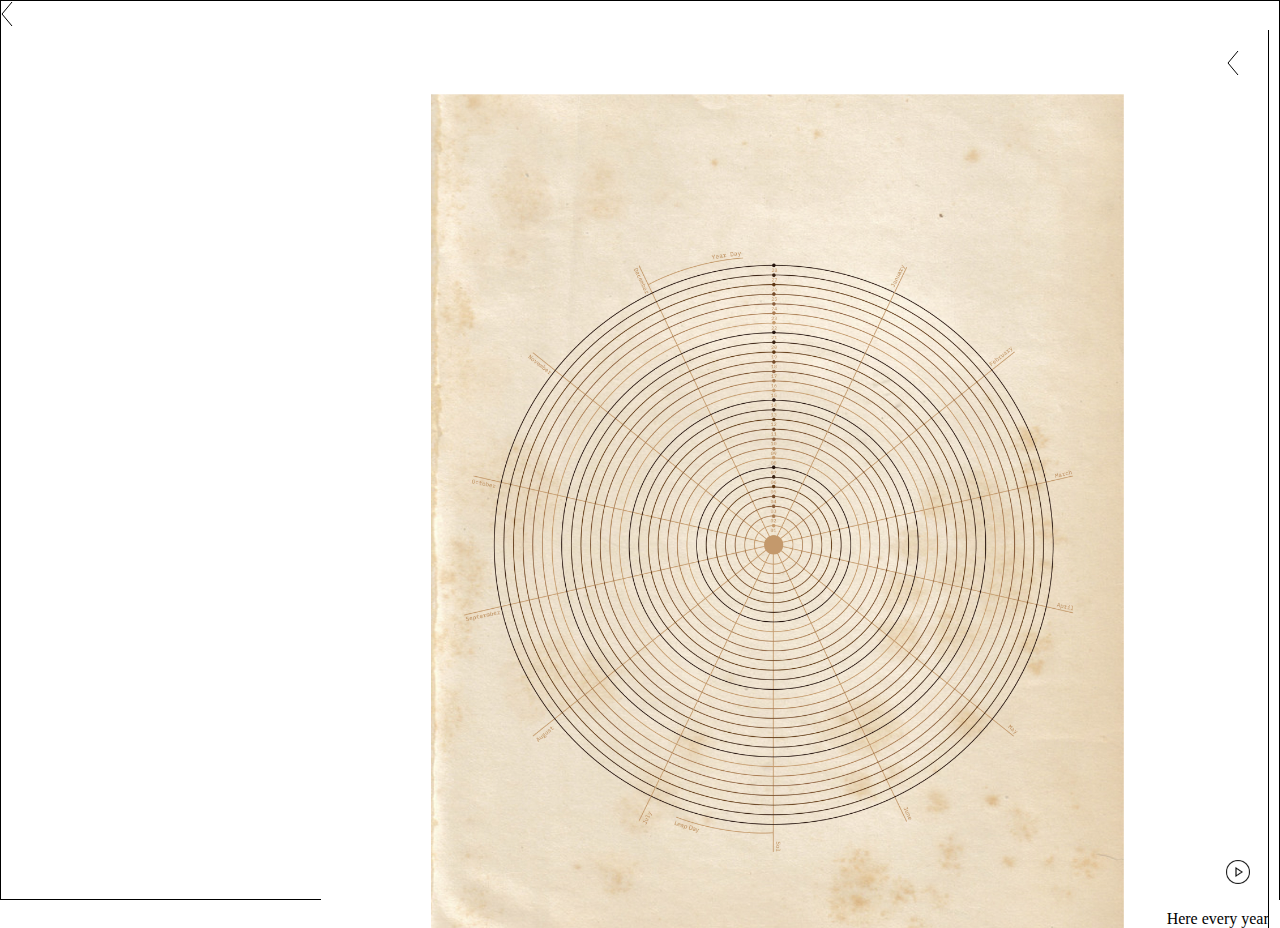
==== fixed.html @ 1b96c5e7 "init" ====
<!-- for adding breaks on desktop -->
<!-- <span class="desktopBreak"><br /><br /></span> -->

<!DOCTYPE html>
<!--[if lt IE 7]>      <html class="no-js lt-ie9 lt-ie8 lt-ie7"> <![endif]-->
<!--[if IE 7]>         <html class="no-js lt-ie9 lt-ie8"> <![endif]-->
<!--[if IE 8]>         <html class="no-js lt-ie9"> <![endif]-->
<!--[if gt IE 8]><!-->

<html class="no-js">
  <!--<![endif]-->
  <head>
    <meta charset="utf-8" />
    <meta http-equiv="X-UA-Compatible" content="IE=edge" />
    <title>Calendar Collective</title>
    <meta
      name="description"
      content="Calendar Collective is a living archive of alternate calendars."
    />
    <meta name="viewport" content="width=device-width, initial-scale=1" />
    
    <link rel="stylesheet" href="reset.css" />
    <!-- <link
      rel="stylesheet"
      href="https://maxcdn.bootstrapcdn.com/bootstrap/3.3.6/css/bootstrap.min.css"
    /> -->

    <link
      rel="stylesheet"
      media="screen and (min-width: 0px) and (max-width: 1000px)"
      href="mobile.css"
    />
    <link
      rel="stylesheet"
      media="screen and (min-width: 1001px)"
      href="style.css"
    />
    <!-- <link rel="stylesheet" href="style.css"> -->
  </head>

  <body>
    <!--[if lt IE 7]>
      <p class="browsehappy">
        You are using an <strong>outdated</strong> browser. Please
        <a href="#">upgrade your browser</a> to improve your experience.
      </p>
    <![endif]-->
    

    <!-- CONTAINER START -->
    <div id="container">

      <img src="images/play.png" id="play" class="overlaying" />

      <div id="videoOverlay">
        <div>
          <iframe
            src="https://player.vimeo.com/video/416958924"
            width="1254"
            height="706"
            frameborder="0"
            allow="autoplay; fullscreen"
            allowfullscreen
          ></iframe>
          <p>Project by <a href="#">Kalyani Tupkary</a>. Website built by <a href="#">Jon Packles</a>.</p>
        </div>
      </div>

        <img id="backArrow"  src="images/arrow.svg" />


      <!-- RIGHT COLUMN START -->
      <div id="rightColumn">

        
        

        <!-- FIXED -->
        <div class="calendar">
          <img class="arrowLeft" src="images/arrow.svg" />

          <div class="overview">
            <img src="images/calendars/Fixed.jpg" alt="Moon" />

            <div class="txtContainer" id="testtext">
              <p>
                Here every year is the same - with 13 months of 28 days each.
                Every date is fixed to the same weekday. So, the 17th is always
                a Tuesday. <br /><br />
                <span class="voicemailPlay">Listen to the Voicemail</span
                ><audio
                  onended="audioEnded(this)"
                  src="audio/Fixed_Natalie.m4a"
                ></audio>
                <span class="expand"><br /><br />More →</span>
              </p>

              <!-- <p class="listen">Listen to the voicemail</p> -->
            </div>
          </div>

          <div class="scrollableContent show">
            

            <div class="infoText">
              <p>
                In a scalding-hot argument against the 12-month calendar, a
                September 1927 issue of The Outlook proclaimed: 'A month is a
                wholly irrational division of time. It has no relation to
                anything in astronomy, or human experience. It is an inaccurate
                and varying measure of time that is a constant annoyance in
                business and a misleading unit in science. It has no religious
                significance. A month is nothing but just a bad habit.'
                <br /><br /> 
                The International Fixed Calendar is a
                <a
                  href="https://en.wikipedia.org/wiki/Solar_calendar"
                  target="”_blank”"
                  >solar calendar</a
                >
                with 13 months of 28 days each. It is a
                <a
                  href="https://en.wikipedia.org/wiki/Perennial_calendar"
                  target="”_blank”"
                  >perennial calendar</a
                >
                as every date is fixed to the same weekday every year. Momentum
                behind the International Fixed Calendar, a 13-month calendar
                with 28 days in each month and a leftover day at the end of each
                year (it also followed the Gregorian rules with regards to Leap
                Years), was never stronger than in the late 1920s. Similar to
                Auguste Comte's
                <a
                  href="https://en.wikipedia.org/wiki/Positivist_calendar"
                  targer="_blank"
                  >positivist calendar</a
                >
                (created in 1849), this particular 13-month invention came from
                the mind of Moses Cotsworth, a North Eastern Railway advisor
                bothered by inexplicably varying monthly earnings over the
                traditional 12-month period. In 1902, driven by a desire to
                simplify the ‘irrational calendar’ Moses B Cotsworth presented a
                solar calendar for calendar reform. His solar calendar had 13
                months of 28 days each. Every date was fixed to the same weekday
                every year. Every week starts with a Sunday and ends with a
                Saturday. Cotsworth's plan quickly gained popularity among
                businessmen, especially in transportation and logistics. His
                biggest ally, however, was photography pioneer and Kodak
                founder, George Eastman. Impressed by the symmetry of this
                hyper-rational calendar, George Eastman adopted it for use in
                his Eastman Kodak Company 1928 to 1989 while the rest of the
                world followed the Gregorian calendar.
              </p>
            </div>

            <img src="images/calendars/Fixed_01.jpg" alt="" />
            <img src="images/calendars/Fixed 02.png" alt="" />
            <img src="images/calendars/Fixed_03.png" alt="" />
            <img src="images/calendars/Fixed 04.jpg" alt="" />

            <div class= "infoText">
              <ul class = "references">
                <li>Image 1: The 13-month calendar as used by Kodak in 1928 and 1989. Courtesy the George Eastman House</li>
                <li>Image 2, 3: A 1927 issue of "The Outlook" compares the Gregorian calendar to the International Fixed Calendar. Courtesy George Eastman House</li>
                <li>Image 3: Col. Henry Stimson (left) holds the report of the National Committee on Calendar Simplification while standing next to George Eastman on August 14, 1929. AP, George Eastman House</li>
                <li>Reference: Byrnes2014, Mark. “The Death and Life of the 13-Month Calendar.” Bloomberg.com. Bloomberg. Accessed December 6, 2020.
https://www.bloomberg.com/news/articles/2014-12-11/the-death-and-life-of-the-13-month-calendar.</li>
              </ul>
              
            </div>


          </div>
        </div>
        <!-- /FIXED -->



      </div> <!-- RIGHT COLUMN END -->


    </div> <!-- CONTAINER END -->

   

    <script src="https://cdnjs.cloudflare.com/ajax/libs/jquery/3.5.1/jquery.min.js"></script>
    <!-- <script src='https://cdnjs.cloudflare.com/ajax/libs/snap.svg/0.5.1/snap.svg-min.js'></script> -->

    <script>
      if (screen && screen.width > 1000) {
        document.write(
          '<script type="text/javascript" src="main.js"><\/script>'
        );
      } else {
        document.write(
          '<script type="text/javascript" src="mobile.js"><\/script>'
            
        );
      }
    </script>
  </body>
</html>
---- mobile.css ----
body {

    font-family: IBM Plex Mono;
    cursor: url('cursor.png');
   
    
}



::-webkit-scrollbar {
    width: 0px;  
    background: transparent;  /* Optional: just make scrollbar invisible */
}
#container {
    border: 1px solid black;
    /* height:100vh; */
    box-sizing: border-box;
    -moz-box-sizing: border-box;
    -webkit-box-sizing: border-box;
}

/* COLUMNS */

#leftColumn {
 
    /* display: inline-block; */
   
    box-sizing: border-box;
    -moz-box-sizing: border-box;
    -webkit-box-sizing: border-box;
    
    
}

#rightColumn {
    position: relative;
    width: 100%;

}

/* .scrollableContent p {
    margin: 16px 16px;
} */



/* LEFT COLUMN CONTENTS */

.infoSection h3 {

    font-family: IBM Plex Mono SemiBold;
    font-size: 17pt;
    padding: 0 0 0 10%;
    

}

p {
    font-size: 12pt;
}

.infoSection {

    cursor: pointer;
    display: flex;
    align-items: center;
    height: 19vh;
    border-bottom: 1px solid black;
    box-sizing: border-box;
    -moz-box-sizing: border-box;
    -webkit-box-sizing: border-box;
    -webkit-touch-callout: none; /* iOS Safari */
    -webkit-user-select: none; /* Safari */
     -khtml-user-select: none; /* Konqueror HTML */
       -moz-user-select: none; /* Old versions of Firefox */
        -ms-user-select: none; /* Internet Explorer/Edge */
            user-select: none; /* Non-prefixed version, currently
                                  supported by Chrome, Edge, Opera and Firefox */

}

.callTop {
    display:none;
}

.callBottom {
    border-left:1px solid black;
    border-right: 1px solid black;
}



.moreInfo {
   
    display: flex;
    align-items: center;
    padding:60px 8% ;
    line-height: 1.4;
    border-bottom: 1px solid black;
    box-sizing: border-box;
    -moz-box-sizing: border-box;
    -webkit-box-sizing: border-box;
    display: none;

}
p {
    margin-bottom:0px;
}




.arrowLeft {
    position: absolute;
    right: 40px;
    top:20px;
    cursor:pointer;
    display: none;
}

.arrowRight {
    position: absolute;
    left:0px;
    top:20px;
    cursor: pointer;
    display:none;
}

.calendar {
    /* display: flex; */
    position: relative;
    width:100%;
     border-bottom: 1px solid black;

    box-sizing: border-box;
    -moz-box-sizing: border-box;
    -webkit-box-sizing: border-box;
    
}

.overview {

    background-color: white;
    padding:16px;

   
}

.overview img {
     /* max-height:100%; */
    width:100%;
    height: auto;
  
}

.overview > .txtContainer {
    margin: 16px 0;
     
}



.txtContainer p {
    /* posi tion: absolute;
    bottom:0; */
    margin-top:auto;
    width:inherit;
    /* transform: translateY(-100%); */
  

}


#play {
    position: fixed;
    bottom:16px;
    right:30px;
    width: 24px;
    z-index:2000;
    cursor: pointer;
}

#close {
    position: fixed;
    bottom:16px;
    right:30px;
    width: 24px;
    z-index:3000;
    cursor: pointer;
}

#videoOverlay {
    display: none;
    position: fixed;
    width: 100vw;
    height: 100vh;
    background-color:RGBA(0,0,0,0.95);
    z-index:1200;
    overflow: hidden;

    
}

#videoOverlay div {
    position: absolute;
    top:50%;
    left: 50%;
    transform: translate(-50%,-50%);
}

#videoOverlay iframe {
    position:relative;
    text-align: center;
  
}

#videoOverlay p {
    margin-top:20px;
    text-align: center;
    font-size: 8pt;
    color:white;
  

  
}



.overview img {
    margin-top:20px;
}

.desktopBreak {
    display:none;
}

#backArrow {
    position: fixed;
    top:16px;
    left:16px;
    z-index:100;
}

/* wavy underlines */

.voicemailPlay {
    border-bottom: 1px solid #000;
    padding-bottom: 2px;
    cursor: pointer;
}


.playing {
  
  padding-bottom: 5px;
  background: url("images/wavy.svg");
  background-repeat: repeat;
  background-position-x: 0%;
  background-position-y: 0%;
  background-size: auto auto;
  background-repeat: repeat-x;
  background-size: 15px 5px; 
  background-position: 2px 19px;
  animation: move 15s linear infinite;
  -webkit-animation: move 15s linear infinite;
  animation-play-state: running;
  text-decoration: none;
  background-color: transparent;
  -webkit-text-decoration-skip: objects;
  cursor: pointer;

  border-bottom: none;
    padding-bottom: 4px;

  
}

@-webkit-keyframes move {
from {
    background-position: 2px 19px;
  }
  to {
    background-position: 500px 19px;
  }
}

@keyframe move {
from {
    background-position: 2px 19px;
  }
  to {
    background-position: 500px 19px;
  }
}

/* /wavy underlines */



#voicemailOverlay {
    color:white;
    display: none;
    position: fixed;
    width: 100vw;
    height: 100vh;
    background-color:RGBA(0,0,0,0.95);
    z-index:1200;
    overflow: hidden;
    z-index: 5000;
    
}

#voicemailOverlay div {
    width: 40%;
    position:absolute;
    left:50%;
    top:50%;
    transform: translate(-50%,-50%);


}

#moreButton {
    position:absolute;
    top:10px;
}



#arrows {
    position: absolute;
    top:50%;
    transform: translateY(-50%);
    left:3px;
    z-index:6000;
    cursor: pointer;
}



.infoContainer {
    /* padding:64px; */
    border:1px solid red;
    height: 100%;
  
}



.scrollableContent {
    padding:16px;
    display:none;
}

.show {
    display:block;
}
    .scrollableContent * {
    margin: 20px 0;

    }   

    .scrollableContent img {
        width:100%;
        height:auto;
        
    }

    .scrollableContent a {
        color:black;
        text-decoration: underline;
    }

    .expand{
        
        border-bottom: 1px solid #000;
        
       
    }






@media (min-width: 992px) {
  .container-scroll > .row {
    overflow-x: auto;
    white-space: nowrap;
  }
  .container-scroll > .row > .col-md-4 {
    display: inline-block;
    float: none;
  }
}

.container-scroll > .row {
  /* margin-top: 24px; */
  height:100vh;
}
.container-scroll > .row > .col-md-4 {
  font-weight: bold;
  text-align: center;
}
---- style.css ----
body {

    font-family: IBM Plex Mono;
    cursor: url('cursor.png');

}
::-webkit-scrollbar {
    width: 0px;  
    background: transparent;  /* Optional: just make scrollbar invisible */
}
#container {
    border: 1px solid black;
    height:100vh;
    box-sizing: border-box;
    -moz-box-sizing: border-box;
    -webkit-box-sizing: border-box;
}

/* COLUMNS */

#leftColumn {
    position: fixed;
    /* display: inline-block; */
    width: 25%;
    height: 100vh;
    border-right: 1px solid black;
    box-sizing: border-box;
    -moz-box-sizing: border-box;
    -webkit-box-sizing: border-box;
    overflow-y: scroll;
    
    
}

#rightColumn {
    position: relative;
    margin-left:25%;
    width: 75%;
    height:100%;
    
    overflow-x: hidden;
    overflow-y:auto;
}

/* LEFT COLUMN CONTENTS */
.infoSection h3 {

    font-family: IBM Plex Mono SemiBold;
    font-size: 17pt;
    padding: 0 0 0 10%;
    
}

p {
    font-size: 12pt;
}

.ok {
    color:red;
}

.voicemailPlay {
    border-bottom: 1px solid #000;
    padding-bottom: 2px;
    cursor: pointer;
}

/* wavy underlines */

.playing {
  
  padding-bottom: 5px;
  background: url("images/wavy.svg");
  background-repeat: repeat;
  background-position-x: 0%;
  background-position-y: 0%;
  background-size: auto auto;
  background-repeat: repeat-x;
  background-size: 15px 5px; 
  background-position: 2px 19px;
  animation: move 15s linear infinite;
  -webkit-animation: move 15s linear infinite;
  animation-play-state: running;
  text-decoration: none;
  background-color: transparent;
  -webkit-text-decoration-skip: objects;
  cursor: pointer;

  border-bottom: none;
    padding-bottom: 4px;

  
}

@-webkit-keyframes move {
from {
    background-position: 2px 19px;
  }
  to {
    background-position: 500px 19px;
  }
}

@keyframe move {
from {
    background-position: 2px 19px;
  }
  to {
    background-position: 500px 19px;
  }
}

/* /wavy underlines */

.infoSection {
    cursor: pointer;
    display: flex;
    align-items: center;
    height: 19vh;
    border-bottom: 1px solid black;
    box-sizing: border-box;
    -moz-box-sizing: border-box;
    -webkit-box-sizing: border-box;
    -webkit-touch-callout: none; /* iOS Safari */
    -webkit-user-select: none; /* Safari */
     -khtml-user-select: none; /* Konqueror HTML */
       -moz-user-select: none; /* Old versions of Firefox */
        -ms-user-select: none; /* Internet Explorer/Edge */
            user-select: none; /* Non-prefixed version, currently
                                  supported by Chrome, Edge, Opera and Firefox */

}


.moreInfo {
   
    display: flex;
    align-items: center;
    padding:60px 8% ;
    line-height: 1.4;
    border-bottom: 1px solid black;
    box-sizing: border-box;
    -moz-box-sizing: border-box;
    -webkit-box-sizing: border-box;
    display: none;

}
p {
    margin-bottom:0px;
}

.arrowLeft {
    position: absolute;
    right: 40px;
    top:20px;
    cursor:pointer;
}

.arrowRight {
    position: absolute;
    left:0px;
    top:20px;
    cursor: pointer;
}

.calendar {
    display: flex;
    position: relative;
    height:100%;
    width:100%;
     border-bottom: 1px solid black;
    box-sizing: border-box;
    -moz-box-sizing: border-box;
    -webkit-box-sizing: border-box;
    
}

.overview {
    display:flex;
    width:75vw;
    height:100%;
    flex-direction: row;
    flex-wrap: nowrap;
    background-color: white;
    padding:64px 80px;
    justify-content:space-around;
}

.callBottom {
    display:none;
}



@media only screen and (min-width: 1220px){

    .overview img {
    
    max-height:100%;
    
  
    margin-top: auto;
    align-self: left;
    padding-left:30px;

  
    }
    
}

@media only screen and (max-width: 1219px){

    .overview img {
        
    
    width: 100%;
    max-height: 100%;
    margin-top: auto;
    
    align-self: left;
    padding-left:30px;

  
    }
    
}

.overview > .txtContainer {
     margin-left: 43px;
     
}

.txtContainer {
    display:flex;
    flex-direction:column;
    height:100%;
    width:358px;
 
    flex-shrink:3;

   
}

.txtContainer p {

    margin-top:auto;
    width:inherit;

}


#play {
    position: fixed;
    bottom:16px;
    right:30px;
    width: 24px;
    z-index:2000;
    cursor: pointer;
}

#close {
    position: fixed;
    bottom:16px;
    right:30px;
    width: 24px;
    z-index:3000;
    cursor: pointer;
}

#videoOverlay {
    display: none;
    position: fixed;
    width: 100vw;
    height: 100vh;
    background-color:RGBA(0,0,0,0.95);
    z-index:1200;
    overflow: hidden;

    
}

#videoOverlay div {
    position: absolute;
    top:50%;
    left: 50%;
    transform: translate(-50%,-50%);
}

#videoOverlay iframe {
    position:relative;
    text-align: center;
  
}

#videoOverlay p {
    margin-top:20px;
    text-align: center;
    font-size: 8pt;
    color:white;
  

  
}

#videoOverlay a {
    color: white;
}

#voicemailOverlay {
    color:white;
    display: none;
    position: fixed;
    width: 100vw;
    height: 100vh;
    background-color:RGBA(0,0,0,0.95);
    z-index:1200;
    overflow: hidden;
    z-index: 5000;
    
}


#voicemailOverlay div {
    width: 40%;
    position:absolute;
    left:50%;
    top:50%;
    transform: translate(-50%,-50%);


}

#moreButton {
    position:absolute;
    top:10px;
}

#arrows {
    position: absolute;
    top:50%;
    transform: translateY(-50%);
    left:3px;
    z-index:6000;
    cursor: pointer;
}

.scrollableContent {

    position: absolute;
    height: 100%;
    width:75vw;
    display: flex;
    flex-direction: row;
    flex-wrap: nowrap;
    left:74vw;
    background-color: white;
    border-left: 1px solid black;
    overflow-x: scroll;
    padding:64px 80px;
}



.infoContainer {
    padding:64px;
    border:1px solid red;
    height: 100%;
    display: flex;
    justify-content:left;
   
}



.scrollableContent img {
    
    
    max-height:100%;
    width: auto;
    align-self: flex-start;
  

   
}

.infoText p{
    width:860px;
    columns:2;
    column-fill: auto;
    column-gap:43px;
}

.infoText ul {
    width:430px;
    margin-right:100px
}


.ref {
    font-size: 11pt;
}

p a {
  color: black;
  text-decoration: underline;  
}

p a:hover {
    color:black;
}


#leaveVoicemail {
    border-bottom: 1px solid #000;
    padding-bottom: 2px;
    cursor: pointer;
}

.references a {
    color:black;
    text-decoration: underline;
}

.references li {
    margin: 0 0 14px 0;
    /* border-top:1px solid black; */
}



.scrollableContent > * {
    margin-left:43px;

}

.infoText p {
    height:100%;
}




.scrollableContent {
    height:100%;
}

.expand {
    display:none;
}



.scrollableContent .infoText:first-of-type {
    /* color:red; */
    margin-left:0px;
}

.scrollableContent img:last-child {
    padding-right:43px;
}

@media (min-width: 992px) {
  .container-scroll > .row {
    overflow-x: auto;
    white-space: nowrap;
  }
  .container-scroll > .row > .col-md-4 {
    display: inline-block;
    float: none;
  }
}

.container-scroll > .row {
  height:100vh;
}
.container-scroll > .row > .col-md-4 {
  font-weight: bold;
  text-align: center;
}
---- style.css ----
body {

    font-family: IBM Plex Mono;
    cursor: url('cursor.png');

}
::-webkit-scrollbar {
    width: 0px;  
    background: transparent;  /* Optional: just make scrollbar invisible */
}
#container {
    border: 1px solid black;
    height:100vh;
    box-sizing: border-box;
    -moz-box-sizing: border-box;
    -webkit-box-sizing: border-box;
}

/* COLUMNS */

#leftColumn {
    position: fixed;
    /* display: inline-block; */
    width: 25%;
    height: 100vh;
    border-right: 1px solid black;
    box-sizing: border-box;
    -moz-box-sizing: border-box;
    -webkit-box-sizing: border-box;
    overflow-y: scroll;
    
    
}

#rightColumn {
    position: relative;
    margin-left:25%;
    width: 75%;
    height:100%;
    
    overflow-x: hidden;
    overflow-y:auto;
}

/* LEFT COLUMN CONTENTS */
.infoSection h3 {

    font-family: IBM Plex Mono SemiBold;
    font-size: 17pt;
    padding: 0 0 0 10%;
    
}

p {
    font-size: 12pt;
}

.ok {
    color:red;
}

.voicemailPlay {
    border-bottom: 1px solid #000;
    padding-bottom: 2px;
    cursor: pointer;
}

/* wavy underlines */

.playing {
  
  padding-bottom: 5px;
  background: url("images/wavy.svg");
  background-repeat: repeat;
  background-position-x: 0%;
  background-position-y: 0%;
  background-size: auto auto;
  background-repeat: repeat-x;
  background-size: 15px 5px; 
  background-position: 2px 19px;
  animation: move 15s linear infinite;
  -webkit-animation: move 15s linear infinite;
  animation-play-state: running;
  text-decoration: none;
  background-color: transparent;
  -webkit-text-decoration-skip: objects;
  cursor: pointer;

  border-bottom: none;
    padding-bottom: 4px;

  
}

@-webkit-keyframes move {
from {
    background-position: 2px 19px;
  }
  to {
    background-position: 500px 19px;
  }
}

@keyframe move {
from {
    background-position: 2px 19px;
  }
  to {
    background-position: 500px 19px;
  }
}

/* /wavy underlines */

.infoSection {
    cursor: pointer;
    display: flex;
    align-items: center;
    height: 19vh;
    border-bottom: 1px solid black;
    box-sizing: border-box;
    -moz-box-sizing: border-box;
    -webkit-box-sizing: border-box;
    -webkit-touch-callout: none; /* iOS Safari */
    -webkit-user-select: none; /* Safari */
     -khtml-user-select: none; /* Konqueror HTML */
       -moz-user-select: none; /* Old versions of Firefox */
        -ms-user-select: none; /* Internet Explorer/Edge */
            user-select: none; /* Non-prefixed version, currently
                                  supported by Chrome, Edge, Opera and Firefox */

}


.moreInfo {
   
    display: flex;
    align-items: center;
    padding:60px 8% ;
    line-height: 1.4;
    border-bottom: 1px solid black;
    box-sizing: border-box;
    -moz-box-sizing: border-box;
    -webkit-box-sizing: border-box;
    display: none;

}
p {
    margin-bottom:0px;
}

.arrowLeft {
    position: absolute;
    right: 40px;
    top:20px;
    cursor:pointer;
}

.arrowRight {
    position: absolute;
    left:0px;
    top:20px;
    cursor: pointer;
}

.calendar {
    display: flex;
    position: relative;
    height:100%;
    width:100%;
     border-bottom: 1px solid black;
    box-sizing: border-box;
    -moz-box-sizing: border-box;
    -webkit-box-sizing: border-box;
    
}

.overview {
    display:flex;
    width:75vw;
    height:100%;
    flex-direction: row;
    flex-wrap: nowrap;
    background-color: white;
    padding:64px 80px;
    justify-content:space-around;
}

.callBottom {
    display:none;
}



@media only screen and (min-width: 1220px){

    .overview img {
    
    max-height:100%;
    
  
    margin-top: auto;
    align-self: left;
    padding-left:30px;

  
    }
    
}

@media only screen and (max-width: 1219px){

    .overview img {
        
    
    width: 100%;
    max-height: 100%;
    margin-top: auto;
    
    align-self: left;
    padding-left:30px;

  
    }
    
}

.overview > .txtContainer {
     margin-left: 43px;
     
}

.txtContainer {
    display:flex;
    flex-direction:column;
    height:100%;
    width:358px;
 
    flex-shrink:3;

   
}

.txtContainer p {

    margin-top:auto;
    width:inherit;

}


#play {
    position: fixed;
    bottom:16px;
    right:30px;
    width: 24px;
    z-index:2000;
    cursor: pointer;
}

#close {
    position: fixed;
    bottom:16px;
    right:30px;
    width: 24px;
    z-index:3000;
    cursor: pointer;
}

#videoOverlay {
    display: none;
    position: fixed;
    width: 100vw;
    height: 100vh;
    background-color:RGBA(0,0,0,0.95);
    z-index:1200;
    overflow: hidden;

    
}

#videoOverlay div {
    position: absolute;
    top:50%;
    left: 50%;
    transform: translate(-50%,-50%);
}

#videoOverlay iframe {
    position:relative;
    text-align: center;
  
}

#videoOverlay p {
    margin-top:20px;
    text-align: center;
    font-size: 8pt;
    color:white;
  

  
}

#videoOverlay a {
    color: white;
}

#voicemailOverlay {
    color:white;
    display: none;
    position: fixed;
    width: 100vw;
    height: 100vh;
    background-color:RGBA(0,0,0,0.95);
    z-index:1200;
    overflow: hidden;
    z-index: 5000;
    
}


#voicemailOverlay div {
    width: 40%;
    position:absolute;
    left:50%;
    top:50%;
    transform: translate(-50%,-50%);


}

#moreButton {
    position:absolute;
    top:10px;
}

#arrows {
    position: absolute;
    top:50%;
    transform: translateY(-50%);
    left:3px;
    z-index:6000;
    cursor: pointer;
}

.scrollableContent {

    position: absolute;
    height: 100%;
    width:75vw;
    display: flex;
    flex-direction: row;
    flex-wrap: nowrap;
    left:74vw;
    background-color: white;
    border-left: 1px solid black;
    overflow-x: scroll;
    padding:64px 80px;
}



.infoContainer {
    padding:64px;
    border:1px solid red;
    height: 100%;
    display: flex;
    justify-content:left;
   
}



.scrollableContent img {
    
    
    max-height:100%;
    width: auto;
    align-self: flex-start;
  

   
}

.infoText p{
    width:860px;
    columns:2;
    column-fill: auto;
    column-gap:43px;
}

.infoText ul {
    width:430px;
    margin-right:100px
}


.ref {
    font-size: 11pt;
}

p a {
  color: black;
  text-decoration: underline;  
}

p a:hover {
    color:black;
}


#leaveVoicemail {
    border-bottom: 1px solid #000;
    padding-bottom: 2px;
    cursor: pointer;
}

.references a {
    color:black;
    text-decoration: underline;
}

.references li {
    margin: 0 0 14px 0;
    /* border-top:1px solid black; */
}



.scrollableContent > * {
    margin-left:43px;

}

.infoText p {
    height:100%;
}




.scrollableContent {
    height:100%;
}

.expand {
    display:none;
}



.scrollableContent .infoText:first-of-type {
    /* color:red; */
    margin-left:0px;
}

.scrollableContent img:last-child {
    padding-right:43px;
}

@media (min-width: 992px) {
  .container-scroll > .row {
    overflow-x: auto;
    white-space: nowrap;
  }
  .container-scroll > .row > .col-md-4 {
    display: inline-block;
    float: none;
  }
}

.container-scroll > .row {
  height:100vh;
}
.container-scroll > .row > .col-md-4 {
  font-weight: bold;
  text-align: center;
}
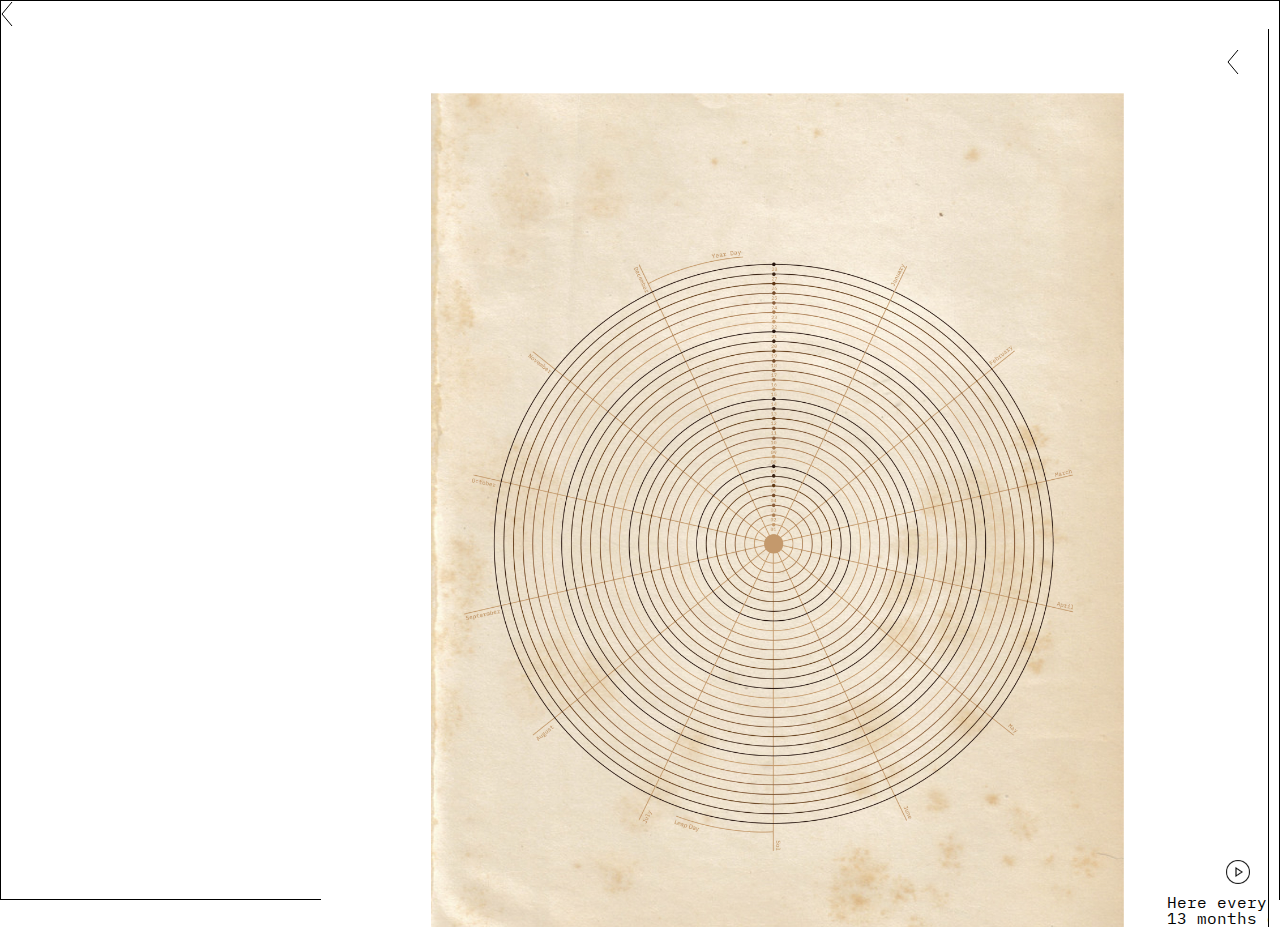
==== commit 2256ee4c: "updates" ====
--- a/fixed.html
+++ b/fixed.html
@@ -18,7 +18,8 @@
       content="Calendar Collective is a living archive of alternate calendars."
     />
     <meta name="viewport" content="width=device-width, initial-scale=1" />
-    
+        <link href="https://fonts.googleapis.com/css2?family=IBM+Plex+Mono:ital,wght@0,100;0,200;0,300;0,400;0,500;0,600;0,700;1,100;1,200;1,300;1,400;1,500;1,600;1,700&display=swap" rel="stylesheet">
+
     <link rel="stylesheet" href="reset.css" />
     <!-- <link
       rel="stylesheet"
@@ -66,7 +67,7 @@
         </div>
       </div>
 
-        <img id="backArrow"  src="images/arrow.svg" />
+        <a href="index.html"><img id="backArrow"  src="images/arrow.svg" /></a>
 
 
       <!-- RIGHT COLUMN START -->
@@ -92,7 +93,7 @@
                   onended="audioEnded(this)"
                   src="audio/Fixed_Natalie.m4a"
                 ></audio>
-                <span class="expand"><br /><br />More →</span>
+               
               </p>
 
               <!-- <p class="listen">Listen to the voicemail</p> -->
--- a/mobile.css
+++ b/mobile.css
@@ -380,6 +380,15 @@
     }
 
 
+.scrollableContent a, .scrollableContent a:hover {
+    color:black;
+    text-decoration: none;
+}
+
+#videoOverlay a, #videoOverlay a:hover {
+    color:white;
+    text-decoration: underline;
+}
 
 
 
